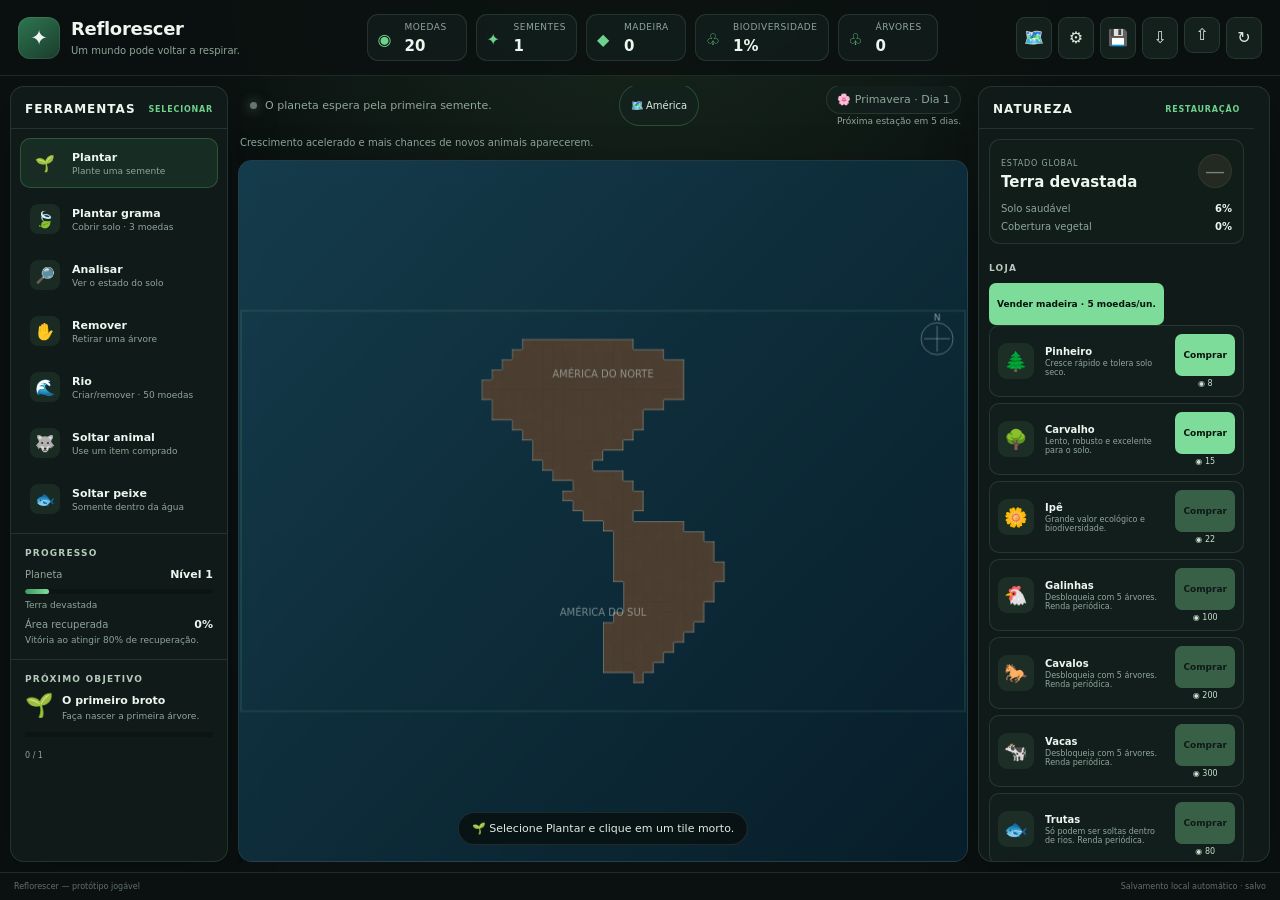
==== reflorescer/index.html @ f38482b7 "ultimo ajuste" ====
<!DOCTYPE html>
<html lang="pt-BR">
<head>
  <meta charset="UTF-8">
  <meta name="viewport" content="width=device-width, initial-scale=1.0">
  <title>Reflorescer</title>
  <link rel="stylesheet" href="css/style.css">
  <link rel="stylesheet" href="css/ui.css">
  <link rel="stylesheet" href="css/animations.css">
  <link rel="stylesheet" href="css/responsive.css">
  <link rel="shortcut icon" href="img/favicon.jogo.png" type="image/x-icon">
</head>
<body>
  <div id="app">
    <header class="topbar">
      <div class="brand">
        <div class="brand-mark">✦</div>
        <div>
          <h1>Reflorescer</h1>
          <span>Um mundo pode voltar a respirar.</span>
        </div>
      </div>

      <div class="stats" aria-label="Recursos do planeta">
        <div class="stat"><span class="icon">◉</span><span class="label">Moedas</span><strong id="coinsValue">0</strong></div>
        <div class="stat"><span class="icon">✦</span><span class="label">Sementes</span><strong id="seedsValue">1</strong></div>
        <div class="stat"><span class="icon">◆</span><span class="label">Madeira</span><strong id="woodValue">0</strong></div>
        <div class="stat bio-stat"><span class="icon">♧</span><span class="label">Biodiversidade</span><strong id="bioValue">0%</strong></div>
        <div class="stat"><span class="icon">♧</span><span class="label">Árvores</span><strong id="treesValue">0</strong></div>
      </div>

      <div class="top-actions">
        <button class="icon-button" id="mapsButton" title="Mapas e continentes">🗺️</button>
        <button class="icon-button" id="settingsButton" title="Configurações · Acessibilidade e controles">⚙</button>
        <button class="icon-button" id="saveButton" title="Salvar">💾</button>
        <button class="icon-button" id="exportButton" title="Exportar save">⇩</button>
        <label class="icon-button file-button" title="Importar save">⇧<input id="importInput" type="file" accept=".json,application/json"></label>
        <button class="icon-button danger" id="resetButton" title="Resetar mundo">↻</button>
      </div>
    </header>

    <main class="game-layout">
      <aside class="panel left-panel">
        <div class="panel-title">
          <span>Ferramentas</span>
          <small>SELECIONAR</small>
        </div>

        <div class="tool-list">
          <button class="tool active" data-tool="plant"><span>🌱</span><div><b>Plantar</b><small>Plante uma semente</small></div></button>
          <button class="tool" data-tool="grass"><span>🍃</span><div><b>Plantar grama</b><small>Cobrir solo · 3 moedas</small></div></button>
          <button class="tool" data-tool="inspect"><span>🔎</span><div><b>Analisar</b><small>Ver o estado do solo</small></div></button>
          <button class="tool" data-tool="remove"><span>✋</span><div><b>Remover</b><small>Retirar uma árvore</small></div></button>
          <button class="tool" data-tool="river"><span>🌊</span><div><b>Rio</b><small>Criar/remover · 50 moedas</small></div></button>
          <button class="tool" data-tool="animal"><span>🐺</span><div><b>Soltar animal</b><small>Use um item comprado</small></div></button>
          <button class="tool" data-tool="fish"><span>🐟</span><div><b>Soltar peixe</b><small>Somente dentro da água</small></div></button>
        </div>

        <div class="side-section">
          <div class="section-heading">Progresso</div>
          <div class="planet-level">
            <div class="level-line"><span>Planeta</span><strong id="planetLevelText">Nível 1</strong></div>
            <div class="progress"><i id="planetProgress"></i></div>
            <p id="planetStage">Terra devastada</p>
          </div>
          <div class="level-line" style="margin-top:8px;"><span>Área recuperada</span><strong id="recoveredMetric">0%</strong></div>
          <p style="margin:4px 0 0;color:var(--muted);font-size:9px;">Vitória ao atingir 80% de recuperação.</p>
        </div>

        <div class="side-section mission-card">
          <div class="section-heading">Próximo objetivo</div>
          <div class="mission-icon">🌱</div>
          <strong id="missionTitle">O primeiro broto</strong>
          <p id="missionDescription">Faça nascer a primeira árvore.</p>
          <div class="progress"><i id="missionProgress"></i></div>
          <small id="missionCounter">0 / 1</small>
        </div>
      </aside>

      <section class="world-wrap">
        <div class="world-toolbar">
          <div class="world-status">
            <span class="status-dot"></span>
            <span id="worldMessage">O planeta espera pela primeira semente.</span>
          </div>
          <button class="map-chip" id="mapChip" title="Abrir seleção de mapas">🗺️ América</button>
          <div class="season-block">
            <div class="season-pill" id="seasonPill">☀️ Verão · Dia 1</div>
            <small id="nextSeasonText">Próxima estação em 5 dias.</small>
          </div>
        </div>
        <div class="season-effects-row">
          <span id="seasonEffects">Ambiente mais seco, com maior risco de secas.</span>
          <span id="eventBanner" class="event-banner hidden"></span>
        </div>

        <div class="canvas-shell">
          <canvas id="worldCanvas" width="1152" height="648" aria-label="Mapa do planeta"></canvas>
          <div class="canvas-hint" id="canvasHint">
            <span>🌱</span> Selecione <b>Plantar</b> e clique em um tile morto.
          </div>
          <div class="toast-stack" id="toastStack"></div>
        </div>
      </section>

      <aside class="panel right-panel">
        <div class="panel-title">
          <span>Natureza</span>
          <small>RESTAURAÇÃO</small>
        </div>

        <section class="world-card">
          <div class="card-top">
            <div>
              <small>Estado global</small>
              <h2 id="worldCondition">Devastado</h2>
            </div>
            <div class="condition-orb" id="conditionOrb">·</div>
          </div>
          <div class="mini-metrics">
            <div><span>Solo saudável</span><strong id="soilMetric">4%</strong></div>
            <div><span>Cobertura vegetal</span><strong id="vegetationMetric">0%</strong></div>
          </div>
        </section>

        <section class="shop-section">
          <div class="section-heading">Loja</div>
          <button class="buy-button wood-sale" id="sellWoodButton">Vender madeira · 5 moedas/un.</button>
          <div id="shopList"></div>
        </section>

        <section class="selection-card" id="selectionCard">
          <div class="section-heading">Tile selecionado</div>
          <div class="empty-selection" id="emptySelection">
            <span>⌖</span>
            <p>Clique em um tile para analisar o terreno.</p>
          </div>
          <div id="selectionDetails" class="hidden"></div>
        </section>
      </aside>
    </main>

    <footer class="footer">
      <span>Reflorescer — protótipo jogável</span>
      <span>Salvamento local automático · <span id="saveStatus">salvo</span></span>
    </footer>
  </div>

  <div class="modal-overlay hidden" id="mapsOverlay">
    <div class="modal-card maps-modal">
      <div class="modal-title">
        <span>🗺️ Continentes e mapas</span>
        <button class="icon-button" id="mapsCloseButton">✕</button>
      </div>
      <p class="maps-intro">Escolha a região que deseja explorar. Novos continentes já estão preparados para futuras atualizações.</p>
      <div class="map-grid" id="mapList"></div>
    </div>
  </div>

  <div class="modal-overlay hidden" id="settingsOverlay">
    <div class="modal-card">
      <div class="modal-title">
        <span>Configurações · Acessibilidade e Controles</span>
        <button class="icon-button" id="settingsCloseButton">✕</button>
      </div>

      <div class="modal-section">
        <div class="section-heading">🖱️ Modo de compra</div>
        <label class="radio-option">
          <input type="radio" name="buyMode" value="click"> Clique para comprar — cada clique compra 1 unidade.
        </label>
        <label class="radio-option">
          <input type="radio" name="buyMode" value="hold"> Segurar para comprar — compra automática enquanto segura.
        </label>
        <label class="radio-option">
          <input type="radio" name="buyMode" value="continuous"> Compra contínua — compra rapidamente enquanto houver moedas.
        </label>
      </div>

      <div class="modal-section">
        <div class="section-heading">🌱 Modo de plantio</div>
        <label class="radio-option">
          <input type="radio" name="plantMode" value="click"> Clique para plantar — cada clique planta 1 unidade.
        </label>
        <label class="radio-option">
          <input type="radio" name="plantMode" value="hold"> Segurar para plantar — planta continuamente sobre a área.
        </label>
        <label class="radio-option">
          <input type="radio" name="plantMode" value="continuous"> Plantar continuamente — passe o mouse segurando para plantar em várias áreas.
        </label>
      </div>
    </div>
  </div>

  <div class="modal-overlay hidden" id="victoryOverlay">
    <div class="modal-card victory-card">
      <div class="modal-title">
        <span>🌍 Planeta recuperado!</span>
      </div>
      <p id="victoryDetail">80% da área foi recuperada.</p>
      <button class="buy-button" id="victoryCloseButton">Continuar cuidando do planeta</button>
    </div>
  </div>

  <script src="js/climate.js"></script>
  <script src="js/tree.js"></script>
  <script src="js/world.js"></script>
  <script src="js/player.js"></script>
  <script src="js/economy.js"></script>
  <script src="js/shop.js"></script>
  <script src="js/save.js"></script>
  <script src="js/missions.js"></script>
  <script src="js/achievements.js"></script>
  <script src="js/events.js"></script>
  <script src="js/animals.js"></script>
  <script src="js/fish.js"></script>
  <script src="js/research.js"></script>
  <script src="js/ui.js"></script>
  <script src="js/game.js"></script>
</body>
</html>
---- reflorescer/css/style.css ----
:root {
  --bg: #0a1110;
  --panel: rgba(17, 28, 25, .96);
  --panel-2: #15231f;
  --border: rgba(189, 224, 205, .12);
  --text: #edf6ef;
  --muted: #8fa69a;
  --green: #6ed18c;
  --green-2: #2f9c64;
  --gold: #e4c46a;
  --danger: #d66c6c;
  --shadow: 0 18px 50px rgba(0,0,0,.28);
  font-family: Inter, ui-sans-serif, system-ui, -apple-system, BlinkMacSystemFont, "Segoe UI", sans-serif;
}

* { box-sizing: border-box; }
html, body { margin: 0; min-height: 100%; background: var(--bg); color: var(--text); }
body { overflow: hidden; }
button, input { font: inherit; }

#app {
  min-height: 100vh;
  transition: background .8s ease;
  display: grid;
  grid-template-rows: 76px 1fr 28px;
  background:
    radial-gradient(circle at 50% -10%, rgba(68, 132, 89, .13), transparent 40%),
    #0a1110;
}

.topbar {
  display: grid;
  grid-template-columns: 270px 1fr auto;
  align-items: center;
  gap: 18px;
  padding: 10px 18px;
  border-bottom: 1px solid var(--border);
  background: rgba(10,17,16,.9);
  backdrop-filter: blur(14px);
  z-index: 10;
}

.brand { display: flex; align-items: center; gap: 11px; min-width: 0; }
.brand-mark {
  width: 42px; height: 42px; border-radius: 12px;
  display: grid; place-items: center;
  background: linear-gradient(145deg, #2e7650, #193c2c);
  box-shadow: inset 0 0 0 1px rgba(255,255,255,.08);
  font-size: 21px;
}
.brand h1 { font-size: 18px; margin: 0; letter-spacing: -.3px; }
.brand span { color: var(--muted); font-size: 10px; }

.stats { display: flex; justify-content: center; gap: 9px; min-width: 0; }
.stat {
  min-width: 100px; height: 47px; padding: 7px 10px;
  display: grid; grid-template-columns: 22px 1fr; grid-template-rows: 16px 18px;
  column-gap: 5px;
  border: 1px solid var(--border); border-radius: 11px;
  background: rgba(20,34,30,.7);
}
.stat .icon { grid-row: 1 / 3; align-self: center; font-size: 16px; color: var(--green); }
.stat .label { color: var(--muted); font-size: 9px; text-transform: uppercase; letter-spacing: .5px; }
.stat strong { font-size: 15px; line-height: 16px; }
.top-actions { display: flex; gap: 6px; }
.icon-button {
  width: 36px; height: 36px; border: 1px solid var(--border); border-radius: 9px;
  background: #13201c; color: #dcebe0; cursor: pointer; transition: .18s ease;
}
.icon-button:hover { transform: translateY(-1px); border-color: rgba(110,209,140,.45); background: #182a23; }
.icon-button.danger:hover { border-color: rgba(214,108,108,.5); }
.file-button { display: grid; place-items: center; }
.file-button input { display: none; }

.game-layout {
  min-height: 0;
  height: 100%;
  display: grid;
  grid-template-columns: 218px minmax(480px, 1fr) 292px;
  gap: 10px;
  padding: 10px;
}
.panel {
  min-height: 0;
  overflow: auto;
  border: 1px solid var(--border);
  background: var(--panel);
  border-radius: 14px;
  box-shadow: var(--shadow);
}
.world-wrap { min-width: 0; min-height: 0; width: 100%; height: min(620px, calc(100vh - 125px)); align-self: start; overflow: hidden; display: grid; grid-template-rows: 38px 22px minmax(0, 1fr); gap: 7px; }
.world-toolbar {
  display: flex; justify-content: space-between; align-items: center;
  padding: 0 7px 0 12px; color: var(--muted); font-size: 11px;
}
.world-status { display: flex; align-items: center; gap: 8px; }
.status-dot { width: 7px; height: 7px; border-radius: 50%; background: #65766d; box-shadow: 0 0 12px #65766d; }
.season-pill { padding: 7px 10px; border: 1px solid var(--border); border-radius: 999px; background: rgba(20,34,30,.7); }

.canvas-shell {
  min-width: 0; min-height: 0; height: 100%; position: relative; overflow: hidden;
  border: 1px solid var(--border); border-radius: 14px;
  background: #20221d; box-shadow: var(--shadow);
}
#worldCanvas { position: absolute; inset: 0; width: 100%; height: 100%; display: block; image-rendering: auto; cursor: crosshair; }
.canvas-hint {
  position: absolute; left: 50%; bottom: 16px; transform: translateX(-50%);
  padding: 9px 13px; border-radius: 999px; color: #dfece2; font-size: 11px;
  background: rgba(8,15,13,.78); border: 1px solid rgba(255,255,255,.1);
  pointer-events: none; transition: opacity .3s ease;
}
.canvas-hint.hidden { opacity: 0; }

.panel-title {
  display: flex; justify-content: space-between; align-items: center;
  padding: 15px 14px 12px; border-bottom: 1px solid var(--border);
  font-size: 12px; font-weight: 800; text-transform: uppercase; letter-spacing: 1px;
}
.panel-title small { color: var(--green); font-size: 8px; letter-spacing: .8px; }
.tool-list { padding: 9px; display: grid; gap: 6px; }
.tool {
  width: 100%; display: grid; grid-template-columns: 34px 1fr; gap: 8px;
  align-items: center; text-align: left; padding: 9px;
  border: 1px solid transparent; border-radius: 10px; color: var(--text);
  background: transparent; cursor: pointer; transition: .18s ease;
}
.tool:hover { background: rgba(110,209,140,.06); }
.tool.active { background: rgba(72,157,100,.14); border-color: rgba(110,209,140,.25); }
.tool > span { width: 30px; height: 30px; display: grid; place-items: center; border-radius: 8px; background: #1a2b24; }
.tool b { display: block; font-size: 11px; }
.tool small { display: block; color: var(--muted); font-size: 9px; margin-top: 2px; }

.side-section { padding: 14px; border-top: 1px solid var(--border); }
.section-heading { color: #b5c9bd; font-size: 9px; text-transform: uppercase; letter-spacing: 1.2px; font-weight: 800; margin-bottom: 10px; }
.level-line, .mini-metrics > div { display: flex; justify-content: space-between; align-items: center; gap: 10px; font-size: 10px; color: var(--muted); }
.level-line strong { color: var(--text); font-size: 11px; }
.progress { height: 5px; overflow: hidden; border-radius: 99px; background: #0c1512; margin: 8px 0 6px; }
.progress i { display: block; height: 100%; width: 0; border-radius: inherit; background: linear-gradient(90deg, #3b9b61, #83dc9b); transition: width .35s ease; }
.planet-level p { margin: 0; color: var(--muted); font-size: 9px; }
.mission-card { position: relative; }
.mission-icon { float: left; font-size: 23px; margin: -2px 8px 7px 0; }
.mission-card strong { display: block; font-size: 11px; }
.mission-card p { margin: 3px 0 9px; color: var(--muted); font-size: 9px; line-height: 1.45; }
.mission-card > small { color: var(--muted); font-size: 8px; }

.right-panel { padding-bottom: 12px; }
.world-card, .selection-card { margin: 10px; border: 1px solid var(--border); border-radius: 11px; background: #111d19; padding: 11px; }
.card-top { display: flex; justify-content: space-between; align-items: center; }
.card-top small { color: var(--muted); font-size: 8px; text-transform: uppercase; letter-spacing: .8px; }
.card-top h2 { margin: 3px 0 0; font-size: 15px; }
.condition-orb { width: 34px; height: 34px; display: grid; place-items: center; border-radius: 50%; background: #242a22; color: #778176; font-size: 20px; box-shadow: inset 0 0 0 1px rgba(255,255,255,.06); }
.mini-metrics { display: grid; gap: 7px; margin-top: 12px; }
.mini-metrics strong { color: var(--text); font-size: 10px; }
.shop-section { padding: 9px 10px; }
.shop-item {
  display: grid; grid-template-columns: 39px 1fr auto; gap: 8px; align-items: center;
  padding: 8px; margin-bottom: 6px; border: 1px solid var(--border);
  border-radius: 10px; background: rgba(20,34,30,.7);
}
.shop-icon { width: 36px; height: 36px; display: grid; place-items: center; border-radius: 9px; background: #1c2e26; font-size: 19px; }
.shop-item h3 { margin: 0; font-size: 10px; }
.shop-item p { margin: 2px 0 0; color: var(--muted); font-size: 8px; }
.buy-button {
  border: 0; border-radius: 7px; padding: 7px 8px; color: #07130d;
  background: #7ddc99; font-weight: 800; font-size: 9px; cursor: pointer;
}
.buy-button:disabled { opacity: .35; cursor: not-allowed; }
.price { display: block; margin-top: 3px; text-align: center; color: #c8e2cf; font-size: 8px; }
.selection-card { min-height: 130px; }
.empty-selection { display: grid; place-items: center; text-align: center; padding: 9px; color: var(--muted); }
.empty-selection span { font-size: 24px; opacity: .5; }
.empty-selection p { margin: 6px 0 0; font-size: 9px; line-height: 1.4; }
.hidden { display: none !important; }
.detail-grid { display: grid; grid-template-columns: 1fr 1fr; gap: 7px; }
.detail {
  padding: 7px; border-radius: 7px; background: #16241f;
}
.detail span { display: block; color: var(--muted); font-size: 7px; text-transform: uppercase; }
.detail strong { display: block; margin-top: 2px; font-size: 10px; }
.tile-title { margin-bottom: 8px; font-size: 11px; font-weight: 800; }
.tile-title small { color: var(--muted); font-weight: 500; }

.footer {
  display: flex; justify-content: space-between; align-items: center;
  padding: 0 14px; color: #607169; font-size: 8px; border-top: 1px solid var(--border);
}

@media (max-width: 1100px) {
  .game-layout { grid-template-columns: 190px minmax(420px, 1fr); }
  .right-panel { display: none; }
  .topbar { grid-template-columns: 230px 1fr auto; }
  .stat { min-width: 75px; }
}
@media (max-width: 760px) {
  body { overflow: auto; }
  #app { min-height: 100vh; grid-template-rows: auto auto 28px; }
  .topbar { grid-template-columns: 1fr auto; }
  .stats { grid-column: 1 / -1; order: 3; overflow-x: auto; justify-content: flex-start; }
  .game-layout { grid-template-columns: 1fr; height: auto; }
  .left-panel { display: none; }
  .world-wrap { min-height: 0; height: 520px; }
}

/* Tingimento sutil de fundo conforme a estação do ano */
body[data-season="spring"] #app { background: radial-gradient(circle at 50% -10%, rgba(120,196,120,.14), transparent 40%), #0a1110; }
body[data-season="summer"] #app { background: radial-gradient(circle at 50% -10%, rgba(228,196,106,.10), transparent 40%), #0a1110; }
body[data-season="autumn"] #app { background: radial-gradient(circle at 50% -10%, rgba(201,129,47,.13), transparent 40%), #0a1110; }
body[data-season="winter"] #app { background: radial-gradient(circle at 50% -10%, rgba(150,190,210,.14), transparent 40%), #0a1110; }


/* Camada visual da expansão dos mapas */
.map-chip {
  border: 1px solid rgba(110,209,140,.25);
  border-radius: 999px;
  padding: 7px 11px;
  color: #dcebe0;
  background: rgba(20,34,30,.78);
  cursor: pointer;
  font-size: 10px;
  white-space: nowrap;
  transition: .18s ease;
}
.map-chip:hover { transform: translateY(-1px); border-color: rgba(110,209,140,.5); }

.maps-modal { width: min(720px, calc(100vw - 28px)); }
.maps-intro { margin: 0 0 15px; color: var(--muted); font-size: 11px; line-height: 1.5; }
.map-grid { display: grid; grid-template-columns: repeat(3, minmax(0,1fr)); gap: 10px; }
.map-card {
  min-width: 0;
  display: flex;
  flex-direction: column;
  gap: 9px;
  padding: 9px;
  text-align: left;
  border: 1px solid var(--border);
  border-radius: 13px;
  background: #111d19;
  color: var(--text);
  cursor: pointer;
  transition: .18s ease;
}
.map-card:hover:not(:disabled) { transform: translateY(-2px); border-color: rgba(110,209,140,.38); background: #14231e; }
.map-card.selected { border-color: rgba(110,209,140,.68); box-shadow: 0 0 0 1px rgba(110,209,140,.12), 0 10px 28px rgba(0,0,0,.18); }
.map-card:disabled { cursor: not-allowed; opacity: .66; }
.map-preview {
  position: relative;
  display: block;
  height: 108px;
  overflow: hidden;
  border-radius: 9px;
  background:
    radial-gradient(circle at 72% 22%, rgba(220,244,235,.14), transparent 18%),
    linear-gradient(145deg,#153d4b,#0a2633);
}
.map-preview-land {
  position: absolute;
  inset: 12% 25% 8% 12%;
  clip-path: polygon(12% 4%, 47% 0, 68% 13%, 62% 29%, 49% 36%, 43% 48%, 50% 56%, 57% 69%, 48% 87%, 34% 100%, 22% 91%, 24% 72%, 30% 58%, 23% 47%, 13% 39%, 6% 24%);
  background: linear-gradient(145deg,#4c7656,#2c5b45);
  box-shadow: inset 0 0 20px rgba(205,238,187,.08);
}
.map-preview.americas::after {
  content: "";
  position: absolute;
  width: 34%;
  height: 24%;
  left: 39%;
  top: 34%;
  border-radius: 50%;
  background: rgba(73,136,91,.55);
  transform: rotate(-15deg);
}
.map-preview.locked::before {
  content: "";
  position: absolute;
  inset: 0;
  background: rgba(5,10,9,.28);
}
.map-preview.locked .map-preview-land { filter: grayscale(.9); opacity: .42; }
.lock-badge {
  position: absolute;
  left: 50%;
  top: 50%;
  transform: translate(-50%,-50%);
  width: 38px;
  height: 38px;
  display: grid;
  place-items: center;
  border-radius: 50%;
  background: rgba(7,14,12,.78);
  border: 1px solid rgba(255,255,255,.12);
  font-size: 17px;
}
.map-card-content { display: grid; gap: 3px; }
.map-card-content strong { font-size: 12px; }
.map-card-content small { color: var(--green); font-size: 9px; text-transform: uppercase; letter-spacing: .6px; }
.map-card.locked .map-card-content small { color: #9a9990; }
.map-card-content em { color: var(--muted); font-size: 8px; line-height: 1.4; font-style: normal; }

.event-banner {
  padding: 5px 9px;
  border-radius: 999px;
  background: rgba(26,42,34,.88);
  border: 1px solid rgba(255,255,255,.09);
}
.season-effects-row {
  min-height: 22px;
  display: flex;
  align-items: center;
  justify-content: space-between;
  gap: 8px;
  padding: 0 8px 3px 12px;
  color: var(--muted);
  font-size: 9px;
}
.canvas-shell {
  background: linear-gradient(145deg,#102d3b,#0a202c);
  box-shadow: var(--shadow), inset 0 0 0 1px rgba(255,255,255,.025);
}
@media (max-width: 760px) {
  .map-grid { grid-template-columns: 1fr; }
  .map-preview { height: 78px; }
  .map-chip { max-width: 48vw; overflow: hidden; text-overflow: ellipsis; }
}

/* Layout final: o mapa usa toda a altura disponível e somente a coluna direita rola. */
@media (min-width: 761px) {
  body { overflow: hidden; }
  #app { height: 100vh; min-height: 0; grid-template-rows: 76px minmax(0, 1fr) 28px; }
  .game-layout {
    height: 100%;
    min-height: 0;
    overflow: hidden;
    grid-template-columns: 218px minmax(0, 1fr) 292px;
  }
  .left-panel { overflow: hidden; }
  .world-wrap {
    height: 100%;
    min-height: 0;
    overflow: hidden;
  }
  .canvas-shell { min-height: 0; height: 100%; }
  .right-panel {
    min-height: 0;
    height: 100%;
    overflow-y: auto;
    overflow-x: hidden;
    scrollbar-gutter: stable;
  }
}

@media (max-width: 760px) {
  body { overflow: hidden; }
  #app { height: 100dvh; min-height: 0; }
  .game-layout { min-height: 0; overflow: hidden; }
  .world-wrap { min-height: 0; }
  .canvas-shell { min-height: 0; }
  .right-panel {
    min-height: 0;
    overflow-y: auto;
    overflow-x: hidden;
    scrollbar-gutter: stable;
  }
}

/* Mobile: rolagem da página inteira, sem scroll interno dos painéis. */
@media (max-width: 760px) {
  html, body {
    height: auto;
    min-height: 100%;
    overflow-x: hidden;
    overflow-y: auto !important;
  }

  body { overflow-y: auto !important; }

  #app {
    height: auto !important;
    min-height: 100vh;
  }

  .game-layout {
    height: auto !important;
    min-height: 0 !important;
    overflow: visible !important;
  }

  .world-wrap {
    height: auto !important;
    min-height: 0 !important;
    overflow: visible !important;
  }

  .canvas-shell {
    height: min(58vw, 440px) !important;
    min-height: 280px !important;
    max-height: 440px;
  }

  .left-panel,
  .right-panel {
    height: auto !important;
    max-height: none !important;
    min-height: 0 !important;
    overflow: visible !important;
  }
}
---- reflorescer/css/ui.css ----
.toast-stack {
  position: absolute;
  top: 16px;
  right: 16px;
  display: grid;
  gap: 7px;
  width: min(270px, 60%);
  pointer-events: none;
  z-index: 5;
}
.toast {
  padding: 10px 12px;
  border: 1px solid rgba(129, 220, 151, .22);
  border-radius: 10px;
  background: rgba(9, 20, 15, .9);
  box-shadow: 0 12px 30px rgba(0,0,0,.25);
  color: #e5f2e8;
  font-size: 10px;
  animation: toast-in .25s ease-out both;
}
.toast strong { display: block; font-size: 11px; margin-bottom: 2px; }

/* Painel de estação e eventos */
.season-block { display: flex; flex-direction: column; align-items: flex-end; gap: 2px; }
.season-block small { color: var(--muted); font-size: 9px; }
.season-effects-row {
  display: flex; justify-content: space-between; align-items: center; gap: 10px;
  padding: 0 2px; color: var(--muted); font-size: 10px; flex-wrap: wrap;
}
.event-banner {
  padding: 4px 10px; border-radius: 999px; background: rgba(228, 196, 106, .14);
  border: 1px solid rgba(228, 196, 106, .35); color: #f2dfa0; font-size: 10px; white-space: nowrap;
}

/* Botão de compra/plantio em modo "segurando" */
.buy-button.holding {
  animation: hold-pulse 0.6s ease-in-out infinite;
  box-shadow: 0 0 0 2px rgba(125, 220, 153, .55);
}
@keyframes hold-pulse {
  0%, 100% { transform: scale(1); }
  50% { transform: scale(1.04); }
}

/* Modais (Configurações e Vitória) */
.modal-overlay {
  position: fixed; inset: 0; z-index: 50;
  display: grid; place-items: center;
  background: rgba(6, 12, 10, .62);
  backdrop-filter: blur(3px);
}
.modal-overlay.hidden { display: none; }
.modal-card {
  width: min(420px, 92vw);
  max-height: 86vh;
  overflow: auto;
  background: var(--panel);
  border: 1px solid var(--border);
  border-radius: 16px;
  box-shadow: var(--shadow);
  padding: 16px 18px 20px;
}
.modal-title {
  display: flex; justify-content: space-between; align-items: center;
  font-size: 13px; font-weight: 800; margin-bottom: 12px;
}
.modal-section { margin-top: 14px; }
.radio-option {
  display: flex; align-items: flex-start; gap: 8px;
  padding: 8px 6px; border-radius: 8px; font-size: 11px; color: var(--text);
  cursor: pointer; line-height: 1.4;
}
.radio-option:hover { background: rgba(110,209,140,.06); }
.radio-option input { margin-top: 2px; }
.victory-card { text-align: center; }
.victory-card p { color: var(--muted); font-size: 12px; margin: 6px 0 16px; }
.victory-card .buy-button { width: 100%; padding: 10px; }
---- reflorescer/css/animations.css ----
@keyframes toast-in {
  from { opacity: 0; transform: translateY(-8px) scale(.98); }
  to { opacity: 1; transform: translateY(0) scale(1); }
}
@keyframes toast-out {
  from { opacity: 1; transform: translateY(0); }
  to { opacity: 0; transform: translateY(-6px); }
}
---- reflorescer/css/responsive.css ----
/* Reflorescer — camada responsiva. Inclua depois dos estilos existentes no <head>. */
:root {
  --safe-top: env(safe-area-inset-top, 0px);
  --safe-right: env(safe-area-inset-right, 0px);
  --safe-bottom: env(safe-area-inset-bottom, 0px);
  --safe-left: env(safe-area-inset-left, 0px);
}
html, body { min-height: 100%; overflow-x: hidden; }
body { padding-left: var(--safe-left); padding-right: var(--safe-right); padding-bottom: var(--safe-bottom); }
canvas { display:block; max-width:100%; }

.game-layout > * { min-width:0; }
.world-wrap, .canvas-shell { width:100%; max-width:100%; }
.canvas-shell { overflow:hidden; }
#worldCanvas {
  width:100%; height:100%; aspect-ratio:auto; object-fit:contain;
  touch-action:none; image-rendering:auto;
}
button, .tool, .buy-button { min-height:42px; touch-action:manipulation; }
.shop-item { min-width:0; }
.shop-item > div:nth-child(2) { min-width:0; }
.shop-item h3, .shop-item p { overflow-wrap:anywhere; }

@media (max-width:1100px) {
  .layout, .game-layout, .main-layout { grid-template-columns:minmax(0,1fr)!important; }
  .sidebar, aside { width:100%; max-width:none; }
  .panel-grid, .stats-grid, .detail-grid { grid-template-columns:repeat(2,minmax(0,1fr)); }
  .left-panel { order:2; display:block; max-height:none; overflow:visible; }
  .world-wrap { order:1; min-height:0; }
  .right-panel { order:3; display:block; max-height:none; overflow:visible; }
  .canvas-shell { min-height:360px; height:min(58vh,560px); }
}
@media (max-width:700px) {
  body { font-size:14px; }
  .page, .app, main, .container { width:100%; max-width:100%; padding-left:10px!important; padding-right:10px!important; }
  header, .topbar, .header { flex-wrap:wrap; gap:8px; }
  #worldCanvas { border-radius:12px; width:100%; height:100%; aspect-ratio:auto; object-fit:contain; }
  .toolbar, .tools, .actions { display:grid; grid-template-columns:repeat(2,minmax(0,1fr)); gap:8px; }
  .tool, .actions button { width:100%; }
  .stats-grid, .detail-grid, .panel-grid { grid-template-columns:repeat(2,minmax(0,1fr)); }
  .shop-item { display:grid!important; grid-template-columns:42px minmax(0,1fr) auto; gap:8px; align-items:center; }
  .shop-section { width:100%; }
  #shopList { display:grid; gap:6px; }
  .shop-item { min-height:58px; }
  .shop-item .buy-button { min-width:72px; }
  .toast-stack, #toastStack { left:10px; right:10px; width:auto; }
}
@media (max-width:430px) {
  .stats-grid, .detail-grid, .panel-grid { grid-template-columns:1fr; }
  .toolbar, .tools, .actions { grid-template-columns:1fr 1fr; }
  .shop-item { grid-template-columns:36px minmax(0,1fr); }
  .shop-item > div:last-child { grid-column:2; display:flex; align-items:center; justify-content:space-between; gap:8px; }
  h1 { font-size:1.35rem; } h2 { font-size:1.05rem; }
}
@media (prefers-reduced-motion:reduce) {
  *, *::before, *::after { scroll-behavior:auto!important; animation-duration:.001ms!important; animation-iteration-count:1!important; transition-duration:.001ms!important; }
}


@media (max-width: 760px) {
  #app { grid-template-rows: auto 1fr 28px; }
  .topbar { padding: 8px 10px; }
  .brand { min-width: 0; }
  .brand span { display: none; }
  .brand h1 { font-size: 16px; }
  .top-actions { flex-wrap: wrap; justify-content: flex-end; }
  .top-actions .icon-button { width: 40px; height: 40px; }
  .stats { padding-bottom: 2px; scrollbar-width: thin; }
  .stat { min-width: 94px; height: 46px; }
  .game-layout { padding: 7px; gap: 8px; }
  .world-wrap { min-height: 0; grid-template-rows: auto auto minmax(300px, 1fr); gap: 5px; order: 1; }
  .world-toolbar { min-height: 38px; padding: 0 4px; gap: 6px; }
  .world-status { min-width: 0; }
  #worldMessage { overflow: hidden; text-overflow: ellipsis; white-space: nowrap; }
  .season-block { display: none; }
  .season-effects-row { padding: 0 4px 4px; }
  .canvas-shell { height: min(52vh, 440px); min-height: 280px; }
  .left-panel {
    display: block;
    order: 2;
    max-height: none;
    overflow: visible;
  }
  .left-panel .panel-title { padding: 10px 12px; }
  .tool-list {
    grid-template-columns: repeat(2, minmax(0, 1fr));
    padding: 8px;
    gap: 6px;
  }
  .tool { min-height: 52px; padding: 8px; }
  .tool small { font-size: 8px; }
  .side-section { padding: 10px 12px; }
  .right-panel { display: block; order: 3; max-height: none; overflow: visible; padding-bottom: 10px; }
  .right-panel .panel-title { padding: 10px 12px; }
  .right-panel .world-card, .right-panel .selection-card { margin: 8px; }
  .right-panel .shop-section { padding: 9px 8px; }
  .canvas-hint { max-width: calc(100% - 20px); white-space: nowrap; overflow: hidden; text-overflow: ellipsis; }
  .footer { padding: 0 9px; font-size: 7px; }
}

@media (max-width: 430px) {
  .top-actions { gap: 4px; }
  .top-actions .icon-button { width: 38px; height: 38px; }
  .map-chip { font-size: 9px; padding: 7px 9px; }
  .tool-list { grid-template-columns: 1fr 1fr; }
  .tool { grid-template-columns: 30px minmax(0,1fr); gap: 6px; }
  .tool > span { width: 28px; height: 28px; }
  .canvas-shell { height: min(50vh, 400px); min-height: 260px; }
  .canvas-hint { font-size: 9px; bottom: 9px; }
}

/* Ajuste final de dimensões: evita que o canvas crie uma área vazia ou scroll da página. */
@media (min-width: 761px) {
  .world-wrap { height: 100%; }
  .canvas-shell { height: 100%; min-height: 0; }
  .right-panel { height: 100%; max-height: 100%; overflow-y: auto; overflow-x: hidden; }
}
@media (max-width: 760px) {
  #app { height: 100dvh; min-height: 0; }
  .game-layout { min-height: 0; overflow: hidden; }
  .world-wrap { min-height: 0; }
  .right-panel { overflow-y: auto; overflow-x: hidden; }
}

/* Mobile: a página inteira volta a rolar normalmente. O layout desktop continua sem scroll externo. */
@media (max-width: 760px) {
  html, body {
    height: auto;
    min-height: 100%;
    overflow-x: hidden;
    overflow-y: auto;
  }

  body {
    overflow-y: auto !important;
  }

  #app {
    height: auto !important;
    min-height: 100vh;
  }

  .game-layout {
    height: auto !important;
    min-height: 0 !important;
    overflow: visible !important;
  }

  .world-wrap {
    height: auto !important;
    min-height: 0 !important;
    overflow: visible !important;
  }

  .canvas-shell {
    height: min(58vw, 440px) !important;
    min-height: 280px !important;
    max-height: 440px;
    overflow: hidden;
  }

  .right-panel {
    height: auto !important;
    max-height: none !important;
    min-height: 0 !important;
    overflow: visible !important;
  }

  .left-panel {
    height: auto !important;
    max-height: none !important;
    overflow: visible !important;
  }
}
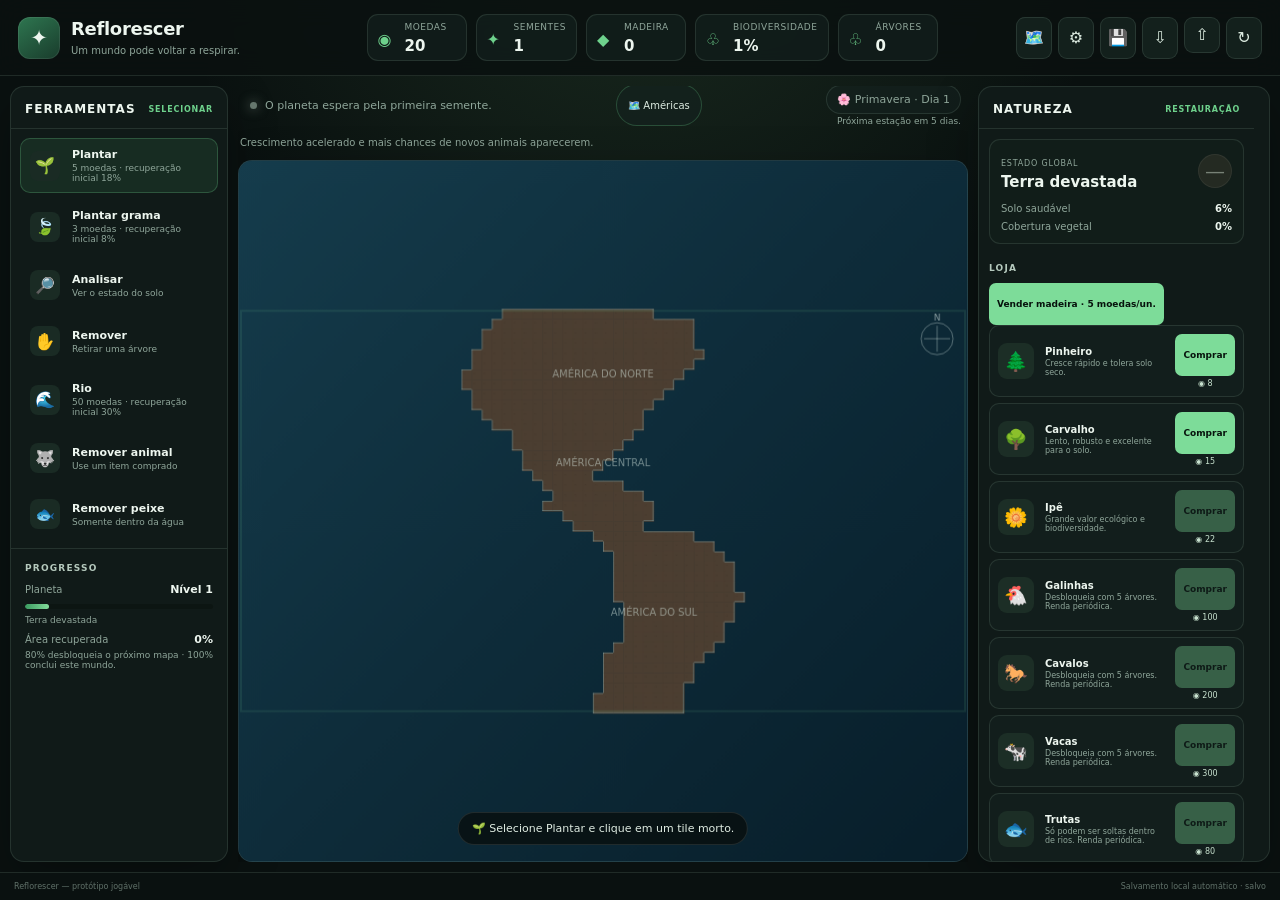
==== commit c5f554ab: "jogo" ====
--- a/reflorescer/index.html
+++ b/reflorescer/index.html
@@ -47,13 +47,13 @@
         </div>
 
         <div class="tool-list">
-          <button class="tool active" data-tool="plant"><span>🌱</span><div><b>Plantar</b><small>Plante uma semente</small></div></button>
-          <button class="tool" data-tool="grass"><span>🍃</span><div><b>Plantar grama</b><small>Cobrir solo · 3 moedas</small></div></button>
+          <button class="tool active" data-tool="plant"><span>🌱</span><div><b>Plantar</b><small>5 moedas · recuperação inicial 18%</small></div></button>
+          <button class="tool" data-tool="grass"><span>🍃</span><div><b>Plantar grama</b><small>3 moedas · recuperação inicial 8%</small></div></button>
           <button class="tool" data-tool="inspect"><span>🔎</span><div><b>Analisar</b><small>Ver o estado do solo</small></div></button>
           <button class="tool" data-tool="remove"><span>✋</span><div><b>Remover</b><small>Retirar uma árvore</small></div></button>
-          <button class="tool" data-tool="river"><span>🌊</span><div><b>Rio</b><small>Criar/remover · 50 moedas</small></div></button>
-          <button class="tool" data-tool="animal"><span>🐺</span><div><b>Soltar animal</b><small>Use um item comprado</small></div></button>
-          <button class="tool" data-tool="fish"><span>🐟</span><div><b>Soltar peixe</b><small>Somente dentro da água</small></div></button>
+          <button class="tool" data-tool="river"><span>🌊</span><div><b>Rio</b><small>50 moedas · recuperação inicial 30%</small></div></button>
+          <button class="tool" data-tool="animal"><span>🐺</span><div><b>Remover animal</b><small>Use um item comprado</small></div></button>
+          <button class="tool" data-tool="fish"><span>🐟</span><div><b>Remover peixe</b><small>Somente dentro da água</small></div></button>
         </div>
 
         <div class="side-section">
@@ -64,17 +64,9 @@
             <p id="planetStage">Terra devastada</p>
           </div>
           <div class="level-line" style="margin-top:8px;"><span>Área recuperada</span><strong id="recoveredMetric">0%</strong></div>
-          <p style="margin:4px 0 0;color:var(--muted);font-size:9px;">Vitória ao atingir 80% de recuperação.</p>
-        </div>
-
-        <div class="side-section mission-card">
-          <div class="section-heading">Próximo objetivo</div>
-          <div class="mission-icon">🌱</div>
-          <strong id="missionTitle">O primeiro broto</strong>
-          <p id="missionDescription">Faça nascer a primeira árvore.</p>
-          <div class="progress"><i id="missionProgress"></i></div>
-          <small id="missionCounter">0 / 1</small>
-        </div>
+          <p style="margin:4px 0 0;color:var(--muted);font-size:9px;">80% desbloqueia o próximo mapa · 100% conclui este mundo.</p>
+        </div>
+
       </aside>
 
       <section class="world-wrap">
@@ -83,7 +75,7 @@
             <span class="status-dot"></span>
             <span id="worldMessage">O planeta espera pela primeira semente.</span>
           </div>
-          <button class="map-chip" id="mapChip" title="Abrir seleção de mapas">🗺️ América</button>
+          <button class="map-chip" id="mapChip" title="Abrir seleção de mapas">🗺️ Américas</button>
           <div class="season-block">
             <div class="season-pill" id="seasonPill">☀️ Verão · Dia 1</div>
             <small id="nextSeasonText">Próxima estação em 5 dias.</small>
@@ -188,6 +180,33 @@
         <label class="radio-option">
           <input type="radio" name="plantMode" value="continuous"> Plantar continuamente — passe o mouse segurando para plantar em várias áreas.
         </label>
+      </div>
+    </div>
+  </div>
+
+
+  <div class="modal-overlay hidden" id="customWorldOverlay">
+    <div class="modal-card custom-world-card">
+      <div class="modal-title">
+        <span>🌎 Criar mundo personalizado</span>
+        <button class="icon-button" id="customWorldCloseButton">✕</button>
+      </div>
+      <p class="maps-intro">Você completou os 3 mapas. Escolha quantas áreas de plantio o novo mundo terá.</p>
+      <div class="custom-world-options">
+        <button class="buy-button custom-world-option" data-custom-areas="1">1 área</button>
+        <button class="buy-button custom-world-option" data-custom-areas="2">2 áreas</button>
+        <button class="buy-button custom-world-option" data-custom-areas="3">3 áreas</button>
+      </div>
+    </div>
+  </div>
+
+  <div class="achievement-overlay hidden" id="achievementOverlay" role="status" aria-live="polite">
+    <div class="achievement-card">
+      <div class="achievement-icon">🏆</div>
+      <div class="achievement-copy">
+        <small>CONQUISTA DESBLOQUEADA</small>
+        <strong id="achievementTitle">Novo mapa</strong>
+        <span id="achievementMessage">Um novo mapa está disponível.</span>
       </div>
     </div>
   </div>
--- a/reflorescer/css/style.css
+++ b/reflorescer/css/style.css
@@ -405,3 +405,15 @@
     overflow: visible !important;
   }
 }
+
+.custom-world-options { display:grid; grid-template-columns:repeat(3,minmax(0,1fr)); gap:10px; margin-top:14px; }
+.custom-world-option { min-height:48px; }
+.map-preview.continent2 .map-preview-land { clip-path: polygon(23% 25%,48% 12%,72% 25%,68% 43%,57% 47%,63% 73%,48% 91%,32% 78%,35% 55%,22% 45%); }
+.map-preview.continent3 .map-preview-land { clip-path: polygon(44% 18%,70% 10%,90% 29%,76% 45%,61% 39%,73% 64%,61% 86%,44% 68%,52% 48%,36% 37%); }
+.map-preview.custom .map-preview-land { clip-path: polygon(8% 24%,31% 12%,43% 28%,34% 46%,53% 38%,66% 51%,57% 70%,78% 60%,94% 76%,82% 91%,57% 82%,42% 94%,24% 79%,10% 61%); }
+@media (max-width: 600px) { .custom-world-options { grid-template-columns:1fr; } }
+
+
+.tool { cursor: pointer; touch-action: manipulation; user-select: none; }
+.tool:active { transform: translateY(1px); }
+.shop-section { scroll-margin-top: 12px; }
--- a/reflorescer/css/ui.css
+++ b/reflorescer/css/ui.css
@@ -1,24 +1,24 @@
-.toast-stack {
-  position: absolute;
-  top: 16px;
-  right: 16px;
-  display: grid;
-  gap: 7px;
-  width: min(270px, 60%);
-  pointer-events: none;
-  z-index: 5;
-}
-.toast {
-  padding: 10px 12px;
-  border: 1px solid rgba(129, 220, 151, .22);
-  border-radius: 10px;
-  background: rgba(9, 20, 15, .9);
-  box-shadow: 0 12px 30px rgba(0,0,0,.25);
-  color: #e5f2e8;
-  font-size: 10px;
-  animation: toast-in .25s ease-out both;
-}
-.toast strong { display: block; font-size: 11px; margin-bottom: 2px; }
+.toast-stack {
+  position: absolute;
+  top: 16px;
+  right: 16px;
+  display: grid;
+  gap: 7px;
+  width: min(270px, 60%);
+  pointer-events: none;
+  z-index: 5;
+}
+.toast {
+  padding: 10px 12px;
+  border: 1px solid rgba(129, 220, 151, .22);
+  border-radius: 10px;
+  background: rgba(9, 20, 15, .9);
+  box-shadow: 0 12px 30px rgba(0,0,0,.25);
+  color: #e5f2e8;
+  font-size: 10px;
+  animation: toast-in .25s ease-out both;
+}
+.toast strong { display: block; font-size: 11px; margin-bottom: 2px; }
 
 /* Painel de estação e eventos */
 .season-block { display: flex; flex-direction: column; align-items: flex-end; gap: 2px; }
@@ -75,3 +75,42 @@
 .victory-card { text-align: center; }
 .victory-card p { color: var(--muted); font-size: 12px; margin: 6px 0 16px; }
 .victory-card .buy-button { width: 100%; padding: 10px; }
+
+
+.achievement-overlay {
+  position: fixed; inset: 0; z-index: 70;
+  display: flex; align-items: flex-start; justify-content: center;
+  padding-top: 86px; pointer-events: none;
+}
+.achievement-overlay.hidden { display: none; }
+.achievement-card {
+  width: min(430px, calc(100vw - 28px));
+  display: flex; align-items: center; gap: 13px;
+  padding: 14px 17px;
+  border: 1px solid rgba(110, 209, 140, .55);
+  border-radius: 14px;
+  background: rgba(9, 20, 15, .96);
+  box-shadow: 0 18px 50px rgba(0,0,0,.38), 0 0 0 1px rgba(110,209,140,.08);
+  animation: achievement-in .35s ease-out both;
+}
+.achievement-icon {
+  width: 48px; height: 48px; flex: 0 0 48px;
+  display: grid; place-items: center;
+  border-radius: 12px;
+  background: rgba(110,209,140,.12);
+  border: 1px solid rgba(110,209,140,.24);
+  font-size: 24px;
+}
+.achievement-copy { display: grid; gap: 3px; min-width: 0; }
+.achievement-copy small { color: var(--green); font-size: 8px; font-weight: 800; letter-spacing: 1px; }
+.achievement-copy strong { color: var(--text); font-size: 15px; }
+.achievement-copy span { color: var(--muted); font-size: 10px; line-height: 1.4; }
+@keyframes achievement-in {
+  from { opacity: 0; transform: translateY(-18px) scale(.96); }
+  to { opacity: 1; transform: translateY(0) scale(1); }
+}
+@media (max-width: 700px) {
+  .achievement-overlay { padding-top: 64px; }
+  .achievement-card { padding: 12px 14px; }
+  .achievement-icon { width: 42px; height: 42px; flex-basis: 42px; font-size: 21px; }
+}
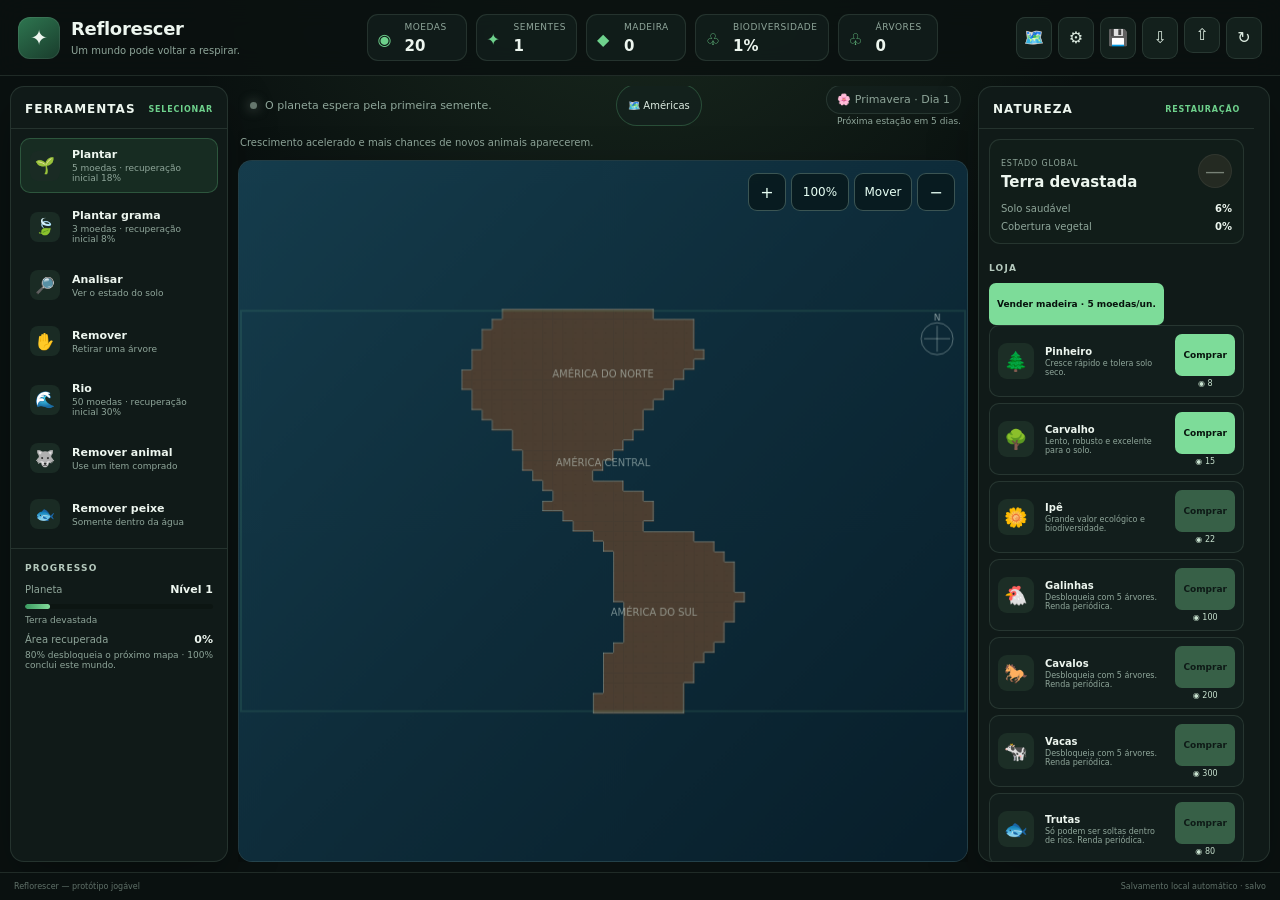
==== commit 86581fab: "mexendo em algumas coisas do jogo. 27/10/2026" ====
--- a/reflorescer/index.html
+++ b/reflorescer/index.html
@@ -88,8 +88,11 @@
 
         <div class="canvas-shell">
           <canvas id="worldCanvas" width="1152" height="648" aria-label="Mapa do planeta"></canvas>
-          <div class="canvas-hint" id="canvasHint">
-            <span>🌱</span> Selecione <b>Plantar</b> e clique em um tile morto.
+          <div class="map-zoom-controls" aria-label="Controles de zoom do mapa">
+            <button type="button" id="mapZoomIn" aria-label="Aumentar zoom" title="Aumentar zoom">+</button>
+            <button type="button" id="mapZoomReset" aria-label="Restaurar zoom" title="Restaurar zoom">100%</button>
+            <button type="button" id="mapPanToggle" aria-pressed="false" title="Mover mapa arrastando">Mover</button>
+            <button type="button" id="mapZoomOut" aria-label="Diminuir zoom" title="Diminuir zoom">−</button>
           </div>
           <div class="toast-stack" id="toastStack"></div>
         </div>
--- a/reflorescer/css/style.css
+++ b/reflorescer/css/style.css
@@ -417,3 +417,30 @@
 .tool { cursor: pointer; touch-action: manipulation; user-select: none; }
 .tool:active { transform: translateY(1px); }
 .shop-section { scroll-margin-top: 12px; }
+
+/* Painel de ferramentas: mantém todas as opções acessíveis em telas baixas.
+   A rolagem fica restrita à coluna esquerda quando seu conteúdo exceder a altura. */
+@media (min-width: 761px) {
+  .game-layout > .left-panel {
+    min-height: 0;
+    max-height: 100%;
+    overflow-x: hidden;
+    overflow-y: auto;
+    overscroll-behavior: contain;
+    scrollbar-width: thin;
+    scrollbar-color: #315d4b transparent;
+  }
+  .left-panel .tool-list,
+  .left-panel .side-section { min-width: 0; }
+}
+
+/* Zoom sem sobrepor o centro do mapa nem bloquear o plantio */
+.map-zoom-controls { position:absolute; top:12px; right:12px; z-index:3; display:flex; gap:5px; align-items:center; }
+.map-zoom-controls button { min-width:38px; min-height:38px; border:1px solid rgba(190,232,215,.28); border-radius:9px; background:rgba(8,26,29,.88); color:#e7fff4; font:700 16px inherit; cursor:pointer; touch-action:manipulation; }
+.map-zoom-controls #mapZoomReset { min-width:58px; font-size:12px; }
+.map-zoom-controls button:hover, .map-zoom-controls button:focus-visible { background:#23574b; }
+@media (max-width:600px) { .map-zoom-controls {top:8px;right:8px;} .map-zoom-controls button {min-width:44px;min-height:44px;} }
+
+.map-zoom-controls #mapPanToggle {min-width:58px;font-size:12px;}
+.map-zoom-controls #mapPanToggle.active {background:#26725c;border-color:#79dca9;}
+#gameCanvas {touch-action:none;}
